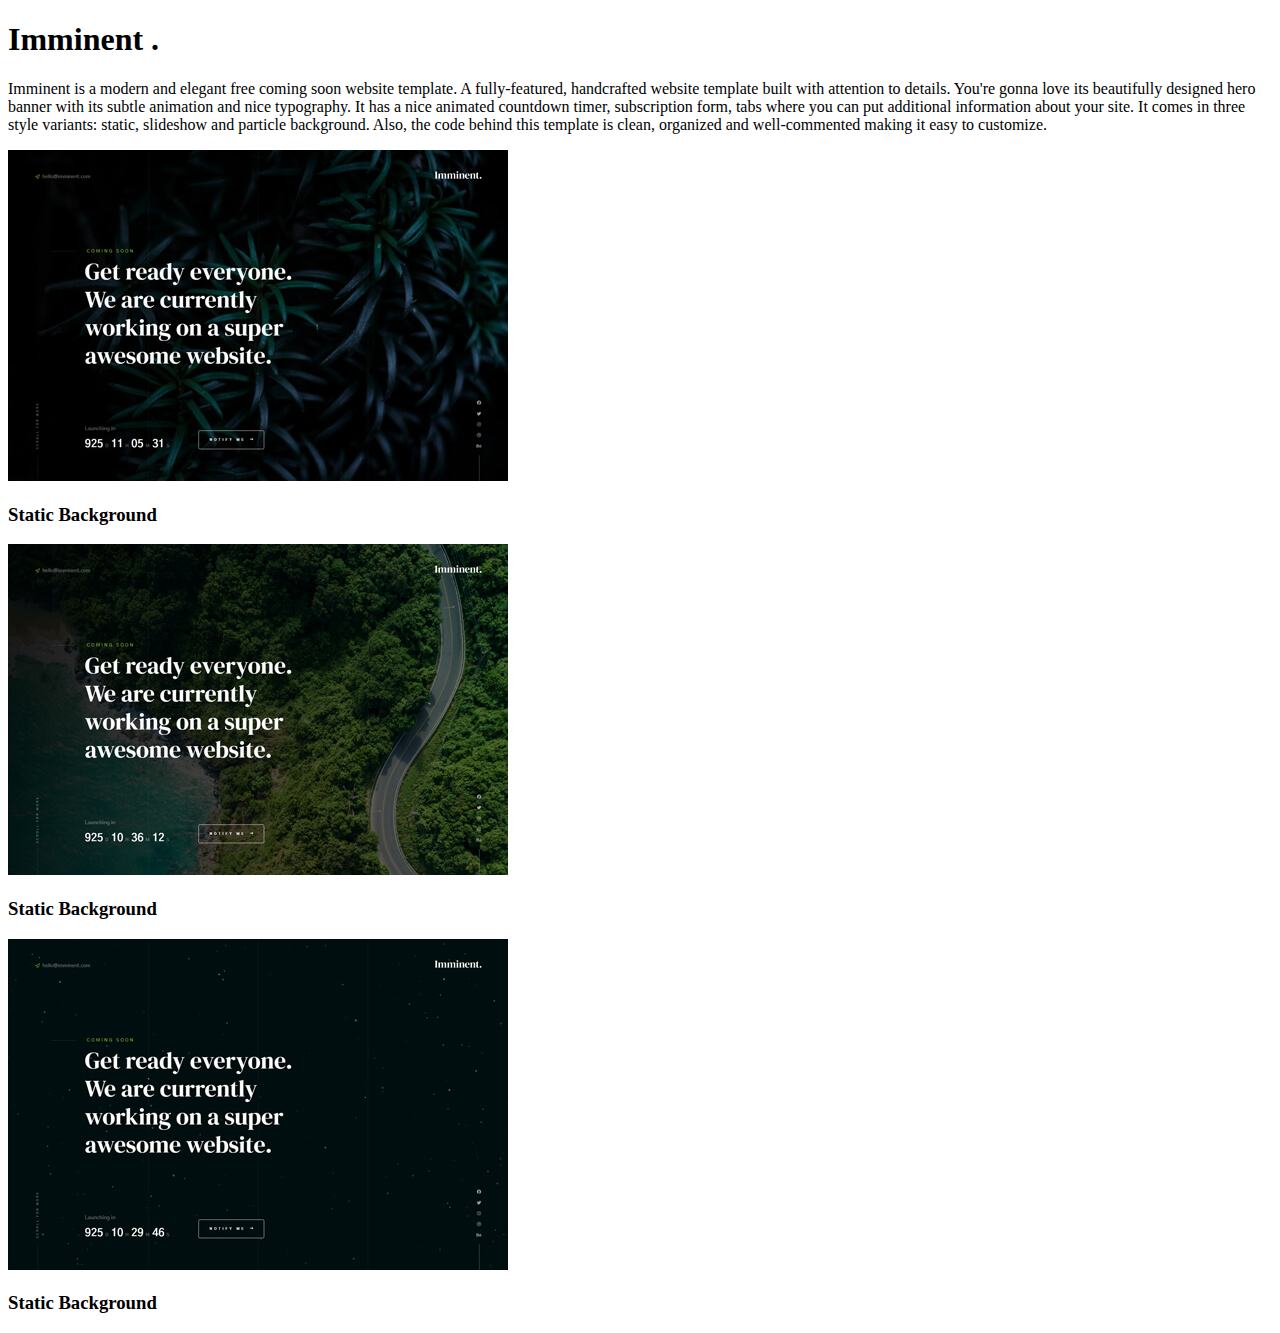
==== html/index.html @ 1c7c96d8 "index , static && tabMenu css" ====
<!DOCTYPE html>
<html lang="en">

<head>
    <meta charset="UTF-8">
    <meta name="viewport" content="width=device-width, initial-scale=1.0">
    <title>Imminent - Demo</title>
</head>

<body>
    <header>
        <div class="row">
            <div class="column">
                <h1>Imminent
                    <span>.</span>
                </h1>
                <p>
                    Imminent is a modern and elegant free coming soon website template. A fully-featured, handcrafted
                    website template built with attention to details. You're gonna love its beautifully designed hero
                    banner with its subtle animation and nice typography. It has a nice animated countdown timer,
                    subscription form, tabs where you can put additional information about your site. It comes in three
                    style variants: static, slideshow and particle background. Also, the code behind this template is
                    clean, organized and well-commented making it easy to customize.
                </p>
                <!-- 밑에 ㅡ 이거 css로 after사용해서 만들것 -->
            </div>
        </div>
    </header>

    <main>
        <div class="bloack-tab-full">
            <div class="column-entry">
                <a href="" title="static background"></a>
                <img src="../images/demo/imminent-static.jpg" alt="">
            </div>
            <div class="entry__title">
                <h3>Static Background</h3>
            </div>
        </div>

        <div class="bloack-tab-full">
            <div class="column-entry">
                <a href="" title="static background"></a>
                <img src="../images/demo/imminent-slides.jpg" alt="">
            </div>
            <div class="entry__title">
                <h3>Static Background</h3>
            </div>
        </div>

        <div class="bloack-tab-full">
            <div class="column-entry">
                <a href="" title="static background"></a>
                <img src="../images/demo/imminent-particles.jpg" alt="">
            </div>
            <div class="entry__title">
                <h3>Static Background</h3>
            </div>
        </div>
    </main>
</body>

</html>
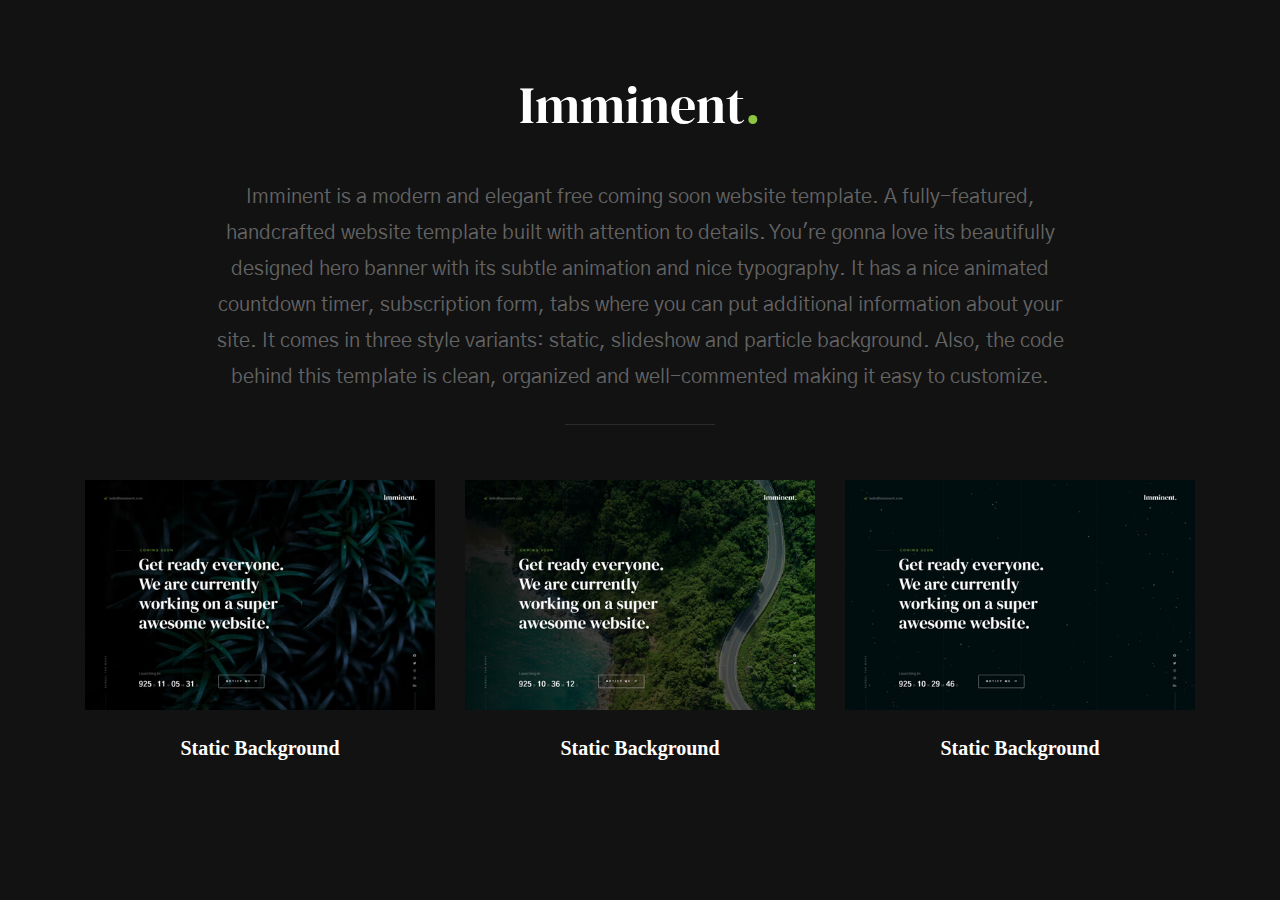
==== commit 57e9eb4c: "index css" ====
--- a/html/index.html
+++ b/html/index.html
@@ -5,21 +5,26 @@
     <meta charset="UTF-8">
     <meta name="viewport" content="width=device-width, initial-scale=1.0">
     <title>Imminent - Demo</title>
+    <link rel="stylesheet" href="../css/index.css">
 </head>
 
 <body>
     <header>
         <div class="row">
             <div class="column">
-                <h1>Imminent
-                    <span>.</span>
+                <h1>Imminent<span>.</span>
                 </h1>
-                <p>
-                    Imminent is a modern and elegant free coming soon website template. A fully-featured, handcrafted
-                    website template built with attention to details. You're gonna love its beautifully designed hero
-                    banner with its subtle animation and nice typography. It has a nice animated countdown timer,
-                    subscription form, tabs where you can put additional information about your site. It comes in three
-                    style variants: static, slideshow and particle background. Also, the code behind this template is
+                <p class="lead">
+                    Imminent is a modern and elegant free coming soon website template. A fully-featured,
+                    handcrafted
+                    website template built with attention to details. You're gonna love its beautifully designed
+                    hero
+                    banner with its subtle animation and nice typography. It has a nice animated countdown
+                    timer,
+                    subscription form, tabs where you can put additional information about your site. It comes in
+                    three
+                    style variants: static, slideshow and particle background. Also, the code behind this template
+                    is
                     clean, organized and well-commented making it easy to customize.
                 </p>
                 <!-- 밑에 ㅡ 이거 css로 after사용해서 만들것 -->
@@ -30,31 +35,31 @@
     <main>
         <div class="bloack-tab-full">
             <div class="column-entry">
-                <a href="" title="static background"></a>
-                <img src="../images/demo/imminent-static.jpg" alt="">
+                <a href="../html/static.html" title="static background">
+                    <img src="../images/demo/imminent-static.jpg" alt="" style="width: 350px; height: 230px;">
+                </a>
+                <div class="entry__title">
+                    <h3>Static Background</h3>
+                </div>
             </div>
-            <div class="entry__title">
-                <h3>Static Background</h3>
+
+
+            <div class="column-entry">
+                <a href="../html/slides.html" title="slideshow background">
+                    <img src="../images/demo/imminent-slides.jpg" alt="" style="width: 350px; height: 230px;">
+                </a>
+                <div class=" entry__title">
+                    <h3>Static Background</h3>
+                </div>
             </div>
-        </div>
 
-        <div class="bloack-tab-full">
             <div class="column-entry">
-                <a href="" title="static background"></a>
-                <img src="../images/demo/imminent-slides.jpg" alt="">
-            </div>
-            <div class="entry__title">
-                <h3>Static Background</h3>
-            </div>
-        </div>
-
-        <div class="bloack-tab-full">
-            <div class="column-entry">
-                <a href="" title="static background"></a>
-                <img src="../images/demo/imminent-particles.jpg" alt="">
-            </div>
-            <div class="entry__title">
-                <h3>Static Background</h3>
+                <a href="../html/particles.html" title="paricles background">
+                    <img src="../images/demo/imminent-particles.jpg" alt="" style="width: 350px; height: 230px;">
+                </a>
+                <div class=" entry__title">
+                    <h3>Static Background</h3>
+                </div>
             </div>
         </div>
     </main>
--- a/css/index.css
+++ b/css/index.css
@@ -0,0 +1,123 @@
+@import "reset.css";
+@import "tabMenu.css";
+@import url("https://fonts.googleapis.com/css?family=DM+Serif+Display:400,400i|Gothic+A1:300,400,500,600,700,800&display=swap");
+
+body {
+    background: #121212;
+}
+
+.row {
+    margin: 0 auto;
+}
+
+header {
+    text-align: center;
+    padding: 4.3rem 0 0;
+    margin-bottom: 2.5rem;
+    position: relative;
+}
+
+header::after {
+    content: "";
+    width: 150px;
+    height: 1px;
+    background: rgba(255, 255, 255, 0.1);
+    position: absolute;
+    bottom: 0;
+    left: 50%;
+    /* -webkit-transform: translateX(-50%); */
+    transform: translateX(-50%);
+}
+
+header h1 {
+    font-size: 52px;
+    line-height: 1.385;
+    margin-bottom: 2.4rem;
+    color: #ffffff;
+}
+
+header h1 span {
+    /* display: inline; */
+    color: #8dc63f;
+}
+
+
+h1 {
+    font-family: "DM Serif Display", serif;
+    font-weight: 400;
+}
+
+
+p.lead {
+    box-sizing: border-box;
+    font-family: "Gothic A1", sans-serif;
+    font-weight: 400;
+    font-size: 20px;
+    line-height: 1.8;
+    /* margin-bottom: 3.6rem;` */
+    margin: 0 auto;
+    color: #646464;
+    width: 880px;
+    text-align: center;
+    padding-bottom: 30px;
+}
+
+.bloack-tab-full {
+    display: flex;
+    justify-content: center;
+    align-items: flex-start;
+    padding: 15px;
+
+}
+
+.column-entry {
+    padding: 0 15px;
+    cursor: pointer;
+}
+
+.column-entry a {
+    display: inline-block;
+    width: 100%;
+    height: auto;
+}
+
+.column-entry:hover a {
+    background: rgba(0, 0, 0, 0.8);
+}
+
+.column-entry:hover img {
+    transition: all 0.3s;
+    opacity: 0.4;
+}
+
+.column-entry:hover img::after {
+    content: "...";
+    font-family: georgia, serif;
+    font-size: 2.7rem;
+    z-index: 1;
+    display: block;
+    height: 30px;
+    width: 30px;
+    letter-spacing: -1px;
+    line-height: 30px;
+    margin-left: -15px;
+    margin-top: -30px;
+    position: absolute;
+    left: 50%;
+    top: 50%;
+    text-align: center;
+    color: #ffffff;
+    opacity: 0;
+    transform: scale(0.5);
+    transition: all .3s;
+}
+
+.entry__title {
+
+    color: #ffffff;
+    text-align: center;
+    padding-top: 28px;
+    font-size: 20px;
+    font-weight: 600;
+    margin: 0 0 16px;
+}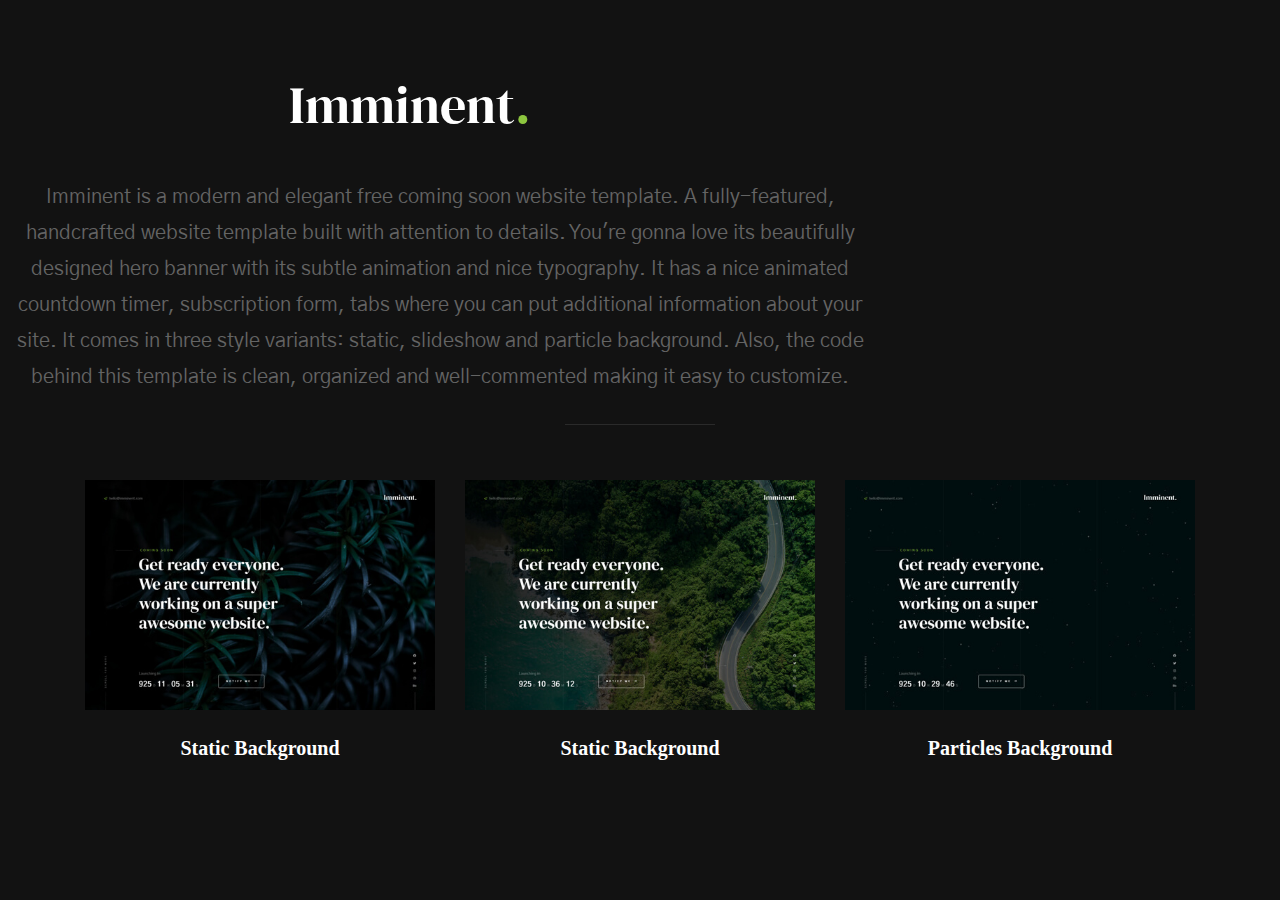
==== commit 204dbf3d: "tabMenu particles css" ====
--- a/html/index.html
+++ b/html/index.html
@@ -5,6 +5,8 @@
     <meta charset="UTF-8">
     <meta name="viewport" content="width=device-width, initial-scale=1.0">
     <title>Imminent - Demo</title>
+    <link rel="stylesheet" href="https://use.fontawesome.com/releases/v5.7.2/css/all.css"
+        integrity="sha384-fnmOCqbTlWIlj8LyTjo7mOUStjsKC4pOpQbqyi7RrhN7udi9RwhKkMHpvLbHG9Sr" crossorigin="anonymous" />
     <link rel="stylesheet" href="../css/index.css">
 </head>
 
@@ -35,9 +37,10 @@
     <main>
         <div class="bloack-tab-full">
             <div class="column-entry">
-                <a href="../html/static.html" title="static background">
+                <a href="../html/static.html">
                     <img src="../images/demo/imminent-static.jpg" alt="" style="width: 350px; height: 230px;">
                 </a>
+                <i class="fas fa-ellipsis-h"></i>
                 <div class="entry__title">
                     <h3>Static Background</h3>
                 </div>
@@ -48,6 +51,7 @@
                 <a href="../html/slides.html" title="slideshow background">
                     <img src="../images/demo/imminent-slides.jpg" alt="" style="width: 350px; height: 230px;">
                 </a>
+                <i class="fas fa-ellipsis-h"></i>
                 <div class=" entry__title">
                     <h3>Static Background</h3>
                 </div>
@@ -57,8 +61,9 @@
                 <a href="../html/particles.html" title="paricles background">
                     <img src="../images/demo/imminent-particles.jpg" alt="" style="width: 350px; height: 230px;">
                 </a>
+                <i class="fas fa-ellipsis-h"></i>
                 <div class=" entry__title">
-                    <h3>Static Background</h3>
+                    <h3>Particles Background</h3>
                 </div>
             </div>
         </div>
--- a/css/index.css
+++ b/css/index.css
@@ -1,5 +1,6 @@
 @import "reset.css";
 @import "tabMenu.css";
+@import "static.css";
 @import url("https://fonts.googleapis.com/css?family=DM+Serif+Display:400,400i|Gothic+A1:300,400,500,600,700,800&display=swap");
 
 body {
@@ -25,7 +26,6 @@
     position: absolute;
     bottom: 0;
     left: 50%;
-    /* -webkit-transform: translateX(-50%); */
     transform: translateX(-50%);
 }
 
@@ -37,7 +37,6 @@
 }
 
 header h1 span {
-    /* display: inline; */
     color: #8dc63f;
 }
 
@@ -54,7 +53,6 @@
     font-weight: 400;
     font-size: 20px;
     line-height: 1.8;
-    /* margin-bottom: 3.6rem;` */
     margin: 0 auto;
     color: #646464;
     width: 880px;
@@ -71,6 +69,7 @@
 }
 
 .column-entry {
+    position: relative;
     padding: 0 15px;
     cursor: pointer;
 }
@@ -86,30 +85,22 @@
 }
 
 .column-entry:hover img {
-    transition: all 0.3s;
-    opacity: 0.4;
+    transition: all 0.2s linear;
+    opacity: 0.2;
 }
 
-.column-entry:hover img::after {
-    content: "...";
-    font-family: georgia, serif;
-    font-size: 2.7rem;
-    z-index: 1;
+.column-entry>i {
+    display: none;
+}
+
+.column-entry:hover i {
     display: block;
-    height: 30px;
-    width: 30px;
-    letter-spacing: -1px;
-    line-height: 30px;
-    margin-left: -15px;
-    margin-top: -30px;
     position: absolute;
+    color: white;
     left: 50%;
-    top: 50%;
-    text-align: center;
-    color: #ffffff;
-    opacity: 0;
-    transform: scale(0.5);
-    transition: all .3s;
+    top: 35%;
+    transform: translateX(-50%);
+    transition: all .2s linear;
 }
 
 .entry__title {
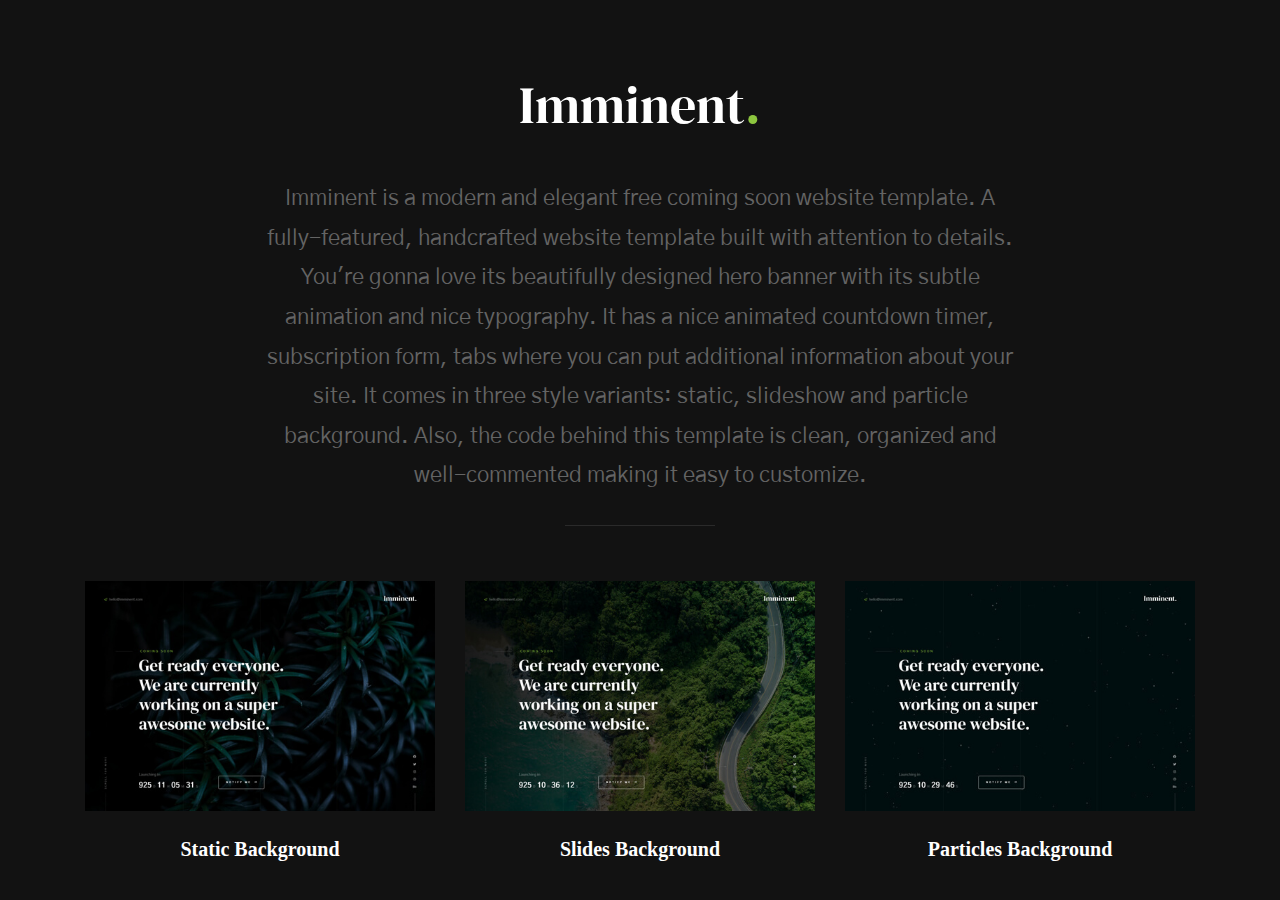
==== commit 93e811eb: "작업 마무리" ====
--- a/html/index.html
+++ b/html/index.html
@@ -14,8 +14,7 @@
     <header>
         <div class="row">
             <div class="column">
-                <h1>Imminent<span>.</span>
-                </h1>
+                <h1>Imminent<span>.</span></h1>
                 <p class="lead">
                     Imminent is a modern and elegant free coming soon website template. A fully-featured,
                     handcrafted
@@ -53,7 +52,7 @@
                 </a>
                 <i class="fas fa-ellipsis-h"></i>
                 <div class=" entry__title">
-                    <h3>Static Background</h3>
+                    <h3>Slides Background</h3>
                 </div>
             </div>
 
--- a/css/index.css
+++ b/css/index.css
@@ -1,13 +1,18 @@
 @import "reset.css";
-@import "tabMenu.css";
-@import "static.css";
+/* @import "tabMenu.css";
+@import "static.css"; */
 @import url("https://fonts.googleapis.com/css?family=DM+Serif+Display:400,400i|Gothic+A1:300,400,500,600,700,800&display=swap");
 
+/* Desktop Device */
 body {
     background: #121212;
 }
 
 .row {
+    margin: 0 auto;
+}
+
+.column {
     margin: 0 auto;
 }
 
@@ -51,13 +56,13 @@
     box-sizing: border-box;
     font-family: "Gothic A1", sans-serif;
     font-weight: 400;
-    font-size: 20px;
+    font-size: 22px;
     line-height: 1.8;
-    margin: 0 auto;
     color: #646464;
-    width: 880px;
+    max-width: 768px;
     text-align: center;
     padding-bottom: 30px;
+    margin: 0 auto;
 }
 
 .bloack-tab-full {
@@ -79,6 +84,7 @@
     width: 100%;
     height: auto;
 }
+
 
 .column-entry:hover a {
     background: rgba(0, 0, 0, 0.8);
@@ -110,5 +116,64 @@
     padding-top: 28px;
     font-size: 20px;
     font-weight: 600;
-    margin: 0 0 16px;
+}
+
+
+
+
+@media all and (min-width:769px) and (max-width: 1200px) {
+
+    p.lead {
+        position: relative;
+        width: 700px;
+        text-align: center;
+        margin: 0 auto;
+        font-size: 15px;
+    }
+
+    /* img part */
+    .bloack-tab-full {
+        position: relative;
+        display: flex;
+        flex-direction: column;
+        align-items: center;
+    }
+
+    .bloack-tab-full .column-entry a img {
+        width: 700px !important;
+        height: 400px !important;
+    }
+
+    .entry__title {
+        font-size: 30px;
+        margin: 0px;
+        display: flex;
+        padding: 20px 0 30px 0;
+        margin-bottom: 40px;
+        justify-content: center;
+        align-items: center;
+    }
+}
+
+@media all and (max-width: 768px) {
+
+    h1 {
+        padding-bottom: 30px;
+    }
+
+    p.lead {
+        display: none;
+    }
+
+    .bloack-tab-full {
+        position: relative;
+        display: flex;
+        flex-direction: column;
+        align-items: center;
+    }
+
+    .column-entry {
+        margin-bottom: 30px;
+    }
+
 }